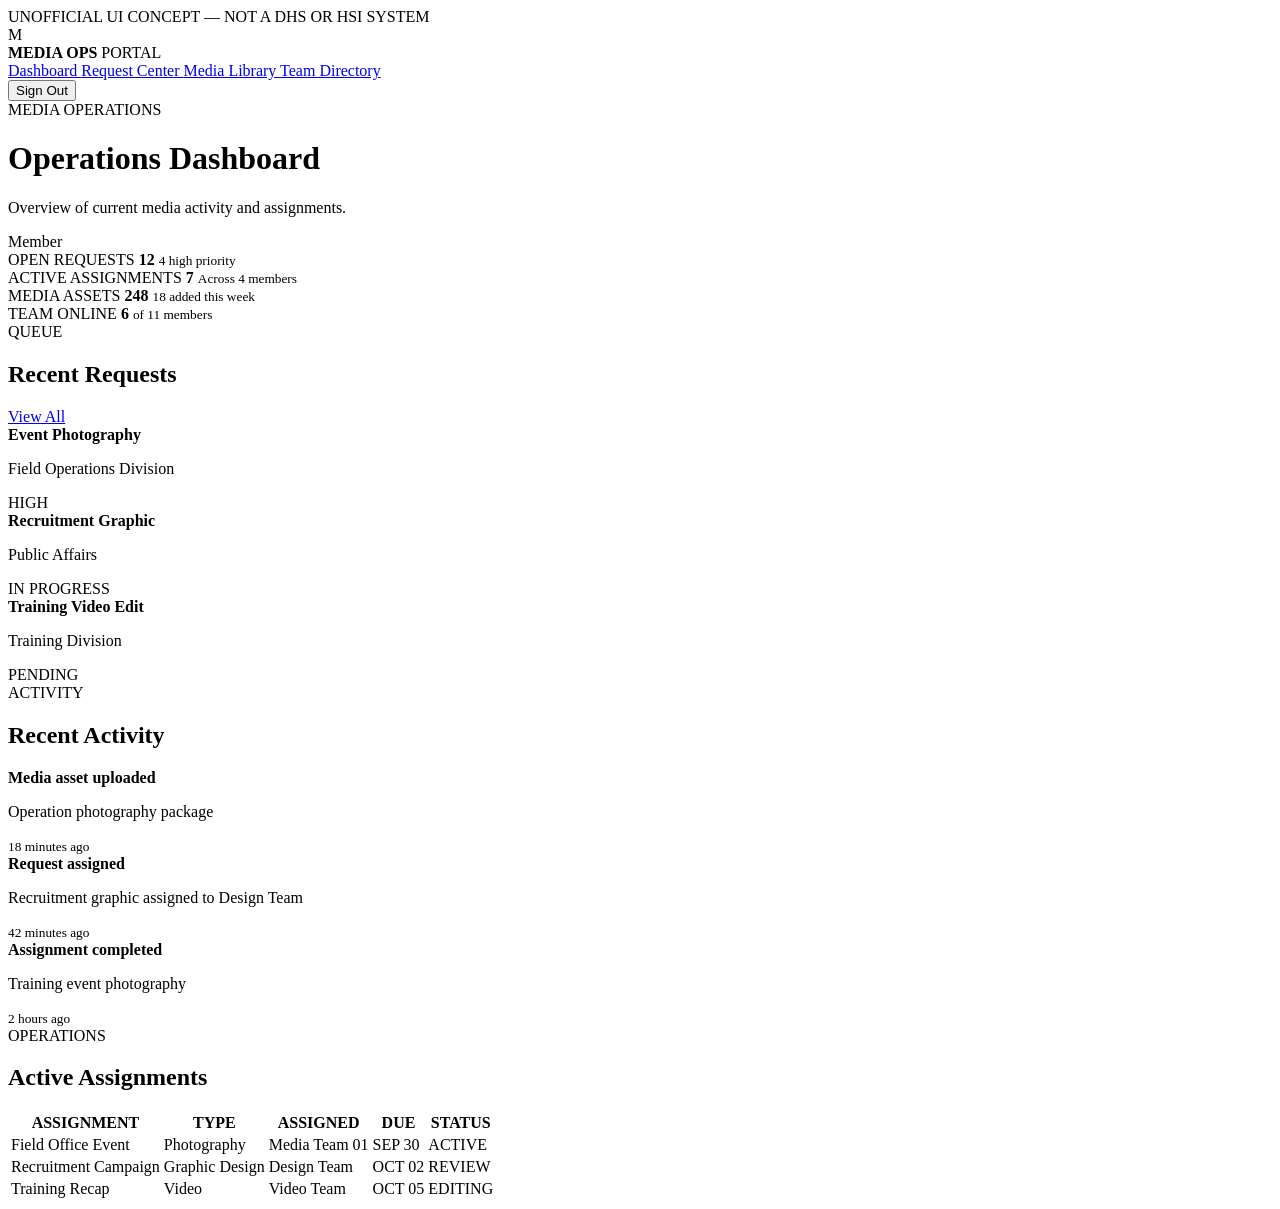
==== portal.html @ 716be2a3 "Create portal.html" ====
<!DOCTYPE html>
<html lang="en">
<head>
  <meta charset="UTF-8">
  <meta name="viewport" content="width=device-width, initial-scale=1.0">

  <title>Dashboard | Media Operations</title>

  <link rel="stylesheet" href="css/style.css">
</head>

<body class="portal-body">

<div class="concept-banner">
  UNOFFICIAL UI CONCEPT — NOT A DHS OR HSI SYSTEM
</div>

<div class="portal-layout">

  <aside class="sidebar">

    <div class="sidebar-brand">
      <div class="brand-mark small">M</div>

      <div>
        <strong>MEDIA OPS</strong>
        <span>PORTAL</span>
      </div>
    </div>

    <nav>

      <a href="portal.html" class="active">
        Dashboard
      </a>

      <a href="requests.html">
        Request Center
      </a>

      <a href="library.html">
        Media Library
      </a>

      <a href="team.html">
        Team Directory
      </a>

    </nav>

    <div class="sidebar-bottom">
      <button onclick="logout()">
        Sign Out
      </button>
    </div>

  </aside>

  <main class="portal-content">

    <header class="portal-header">

      <div>
        <span class="eyebrow">MEDIA OPERATIONS</span>

        <h1 id="welcomeText">
          Operations Dashboard
        </h1>

        <p>
          Overview of current media activity and assignments.
        </p>
      </div>

      <div class="user-chip">
        <span class="online-dot"></span>
        <span id="userName">Member</span>
      </div>

    </header>


    <section class="stats-grid">

      <article class="stat-card">
        <span>OPEN REQUESTS</span>
        <strong>12</strong>
        <small>4 high priority</small>
      </article>

      <article class="stat-card">
        <span>ACTIVE ASSIGNMENTS</span>
        <strong>7</strong>
        <small>Across 4 members</small>
      </article>

      <article class="stat-card">
        <span>MEDIA ASSETS</span>
        <strong>248</strong>
        <small>18 added this week</small>
      </article>

      <article class="stat-card">
        <span>TEAM ONLINE</span>
        <strong>6</strong>
        <small>of 11 members</small>
      </article>

    </section>


    <section class="dashboard-grid">

      <article class="panel">

        <div class="panel-heading">
          <div>
            <span class="eyebrow">QUEUE</span>
            <h2>Recent Requests</h2>
          </div>

          <a href="requests.html">
            View All
          </a>
        </div>


        <div class="request-row">

          <div>
            <strong>Event Photography</strong>
            <p>Field Operations Division</p>
          </div>

          <span class="badge urgent">
            HIGH
          </span>

        </div>


        <div class="request-row">

          <div>
            <strong>Recruitment Graphic</strong>
            <p>Public Affairs</p>
          </div>

          <span class="badge progress">
            IN PROGRESS
          </span>

        </div>


        <div class="request-row">

          <div>
            <strong>Training Video Edit</strong>
            <p>Training Division</p>
          </div>

          <span class="badge pending">
            PENDING
          </span>

        </div>

      </article>


      <article class="panel">

        <div class="panel-heading">

          <div>
            <span class="eyebrow">ACTIVITY</span>
            <h2>Recent Activity</h2>
          </div>

        </div>

        <div class="activity">
          <span></span>

          <div>
            <strong>Media asset uploaded</strong>
            <p>Operation photography package</p>
            <small>18 minutes ago</small>
          </div>
        </div>


        <div class="activity">
          <span></span>

          <div>
            <strong>Request assigned</strong>
            <p>Recruitment graphic assigned to Design Team</p>
            <small>42 minutes ago</small>
          </div>
        </div>


        <div class="activity">
          <span></span>

          <div>
            <strong>Assignment completed</strong>
            <p>Training event photography</p>
            <small>2 hours ago</small>
          </div>
        </div>

      </article>

    </section>


    <section class="panel assignments">

      <div class="panel-heading">

        <div>
          <span class="eyebrow">OPERATIONS</span>
          <h2>Active Assignments</h2>
        </div>

      </div>


      <table>

        <thead>
          <tr>
            <th>ASSIGNMENT</th>
            <th>TYPE</th>
            <th>ASSIGNED</th>
            <th>DUE</th>
            <th>STATUS</th>
          </tr>
        </thead>

        <tbody>

          <tr>
            <td>Field Office Event</td>
            <td>Photography</td>
            <td>Media Team 01</td>
            <td>SEP 30</td>
            <td>
              <span class="badge progress">
                ACTIVE
              </span>
            </td>
          </tr>

          <tr>
            <td>Recruitment Campaign</td>
            <td>Graphic Design</td>
            <td>Design Team</td>
            <td>OCT 02</td>
            <td>
              <span class="badge pending">
                REVIEW
              </span>
            </td>
          </tr>

          <tr>
            <td>Training Recap</td>
            <td>Video</td>
            <td>Video Team</td>
            <td>OCT 05</td>
            <td>
              <span class="badge progress">
                EDITING
              </span>
            </td>
          </tr>

        </tbody>

      </table>

    </section>

  </main>

</div>

<script src="js/portal.js"></script>

</body>
</html>
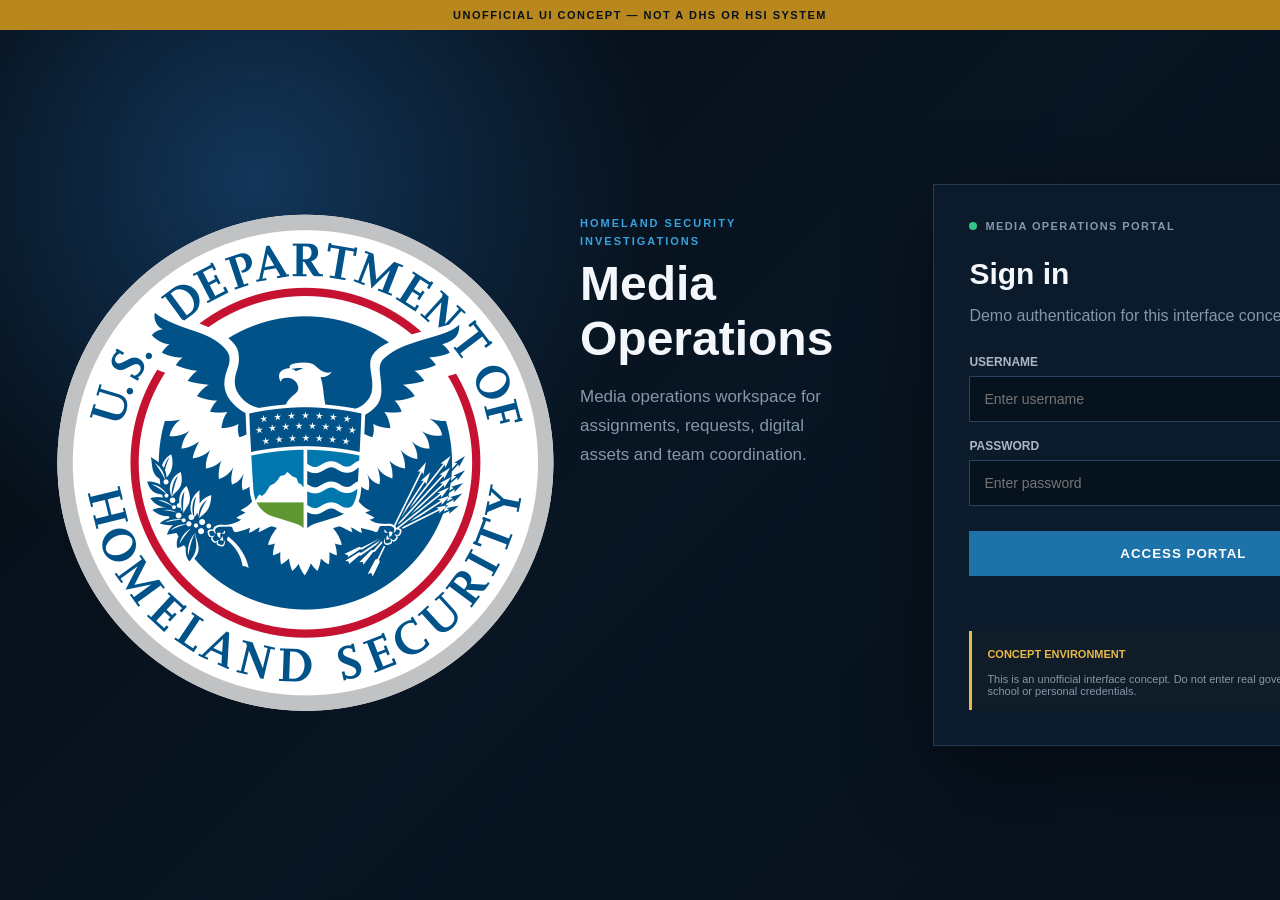
==== commit 77407a0f: "Refactor HTML structure and update content" ====
--- a/portal.html
+++ b/portal.html
@@ -1,135 +1,269 @@
 <!DOCTYPE html>
 <html lang="en">
+
 <head>
+
   <meta charset="UTF-8">
-  <meta name="viewport" content="width=device-width, initial-scale=1.0">
-
-  <title>Dashboard | Media Operations</title>
-
-  <link rel="stylesheet" href="css/style.css">
+
+  <meta
+    name="viewport"
+    content="width=device-width, initial-scale=1.0"
+  >
+
+  <title>
+    Dashboard | Media Operations
+  </title>
+
+  <link
+    rel="stylesheet"
+    href="css/style.css"
+  >
+
 </head>
 
+
 <body class="portal-body">
+
 
 <div class="concept-banner">
   UNOFFICIAL UI CONCEPT — NOT A DHS OR HSI SYSTEM
 </div>
 
+
 <div class="portal-layout">
 
+
   <aside class="sidebar">
 
+
     <div class="sidebar-brand">
-      <div class="brand-mark small">M</div>
+
+      <div class="brand-seal small">
+
+        <img
+          src="images/dhs-seal.png"
+          alt="DHS Seal"
+        >
+
+      </div>
+
 
       <div>
-        <strong>MEDIA OPS</strong>
-        <span>PORTAL</span>
+
+        <strong>
+          HSI MEDIA
+        </strong>
+
+        <span>
+          OPERATIONS
+        </span>
+
       </div>
+
     </div>
 
+
     <nav>
 
-      <a href="portal.html" class="active">
+      <a
+        href="portal.html"
+        class="active"
+      >
         Dashboard
       </a>
+
 
       <a href="requests.html">
         Request Center
       </a>
 
+
       <a href="library.html">
         Media Library
       </a>
 
+
       <a href="team.html">
         Team Directory
       </a>
 
     </nav>
 
+
     <div class="sidebar-bottom">
+
       <button onclick="logout()">
         Sign Out
       </button>
+
     </div>
 
+
   </aside>
 
+
   <main class="portal-content">
 
+
     <header class="portal-header">
 
+
       <div>
-        <span class="eyebrow">MEDIA OPERATIONS</span>
-
-        <h1 id="welcomeText">
-          Operations Dashboard
+
+        <span class="eyebrow">
+          HOMELAND SECURITY INVESTIGATIONS
+        </span>
+
+
+        <h1>
+          Media Operations Dashboard
         </h1>
 
+
         <p>
-          Overview of current media activity and assignments.
+          Current media operations,
+          assignments and requests.
         </p>
+
       </div>
 
+
       <div class="user-chip">
+
         <span class="online-dot"></span>
-        <span id="userName">Member</span>
+
+        <span id="userName">
+          Member
+        </span>
+
       </div>
 
+
     </header>
 
 
+
     <section class="stats-grid">
 
+
       <article class="stat-card">
-        <span>OPEN REQUESTS</span>
-        <strong>12</strong>
-        <small>4 high priority</small>
+
+        <span>
+          OPEN REQUESTS
+        </span>
+
+        <strong>
+          12
+        </strong>
+
+        <small>
+          4 high priority
+        </small>
+
       </article>
 
+
+
       <article class="stat-card">
-        <span>ACTIVE ASSIGNMENTS</span>
-        <strong>7</strong>
-        <small>Across 4 members</small>
+
+        <span>
+          ACTIVE ASSIGNMENTS
+        </span>
+
+        <strong>
+          7
+        </strong>
+
+        <small>
+          Across 4 members
+        </small>
+
       </article>
 
+
+
       <article class="stat-card">
-        <span>MEDIA ASSETS</span>
-        <strong>248</strong>
-        <small>18 added this week</small>
+
+        <span>
+          MEDIA ASSETS
+        </span>
+
+        <strong>
+          248
+        </strong>
+
+        <small>
+          18 added this week
+        </small>
+
       </article>
 
+
+
       <article class="stat-card">
-        <span>TEAM ONLINE</span>
-        <strong>6</strong>
-        <small>of 11 members</small>
+
+        <span>
+          TEAM ACTIVE
+        </span>
+
+        <strong>
+          6
+        </strong>
+
+        <small>
+          Media operations
+        </small>
+
       </article>
 
+
     </section>
 
 
+
     <section class="dashboard-grid">
 
+
       <article class="panel">
 
+
         <div class="panel-heading">
-          <div>
-            <span class="eyebrow">QUEUE</span>
-            <h2>Recent Requests</h2>
-          </div>
+
+
+          <div>
+
+            <span class="eyebrow">
+              REQUEST QUEUE
+            </span>
+
+            <h2>
+              Recent Requests
+            </h2>
+
+          </div>
+
 
           <a href="requests.html">
             View All
           </a>
-        </div>
+
+
+        </div>
+
 
 
         <div class="request-row">
 
           <div>
-            <strong>Event Photography</strong>
-            <p>Field Operations Division</p>
+
+            <strong>
+              Event Photography
+            </strong>
+
+            <p>
+              Field Operations
+            </p>
+
           </div>
 
           <span class="badge urgent">
@@ -139,11 +273,19 @@
         </div>
 
 
+
         <div class="request-row">
 
           <div>
-            <strong>Recruitment Graphic</strong>
-            <p>Public Affairs</p>
+
+            <strong>
+              Recruitment Graphic
+            </strong>
+
+            <p>
+              Media Operations
+            </p>
+
           </div>
 
           <span class="badge progress">
@@ -153,11 +295,19 @@
         </div>
 
 
+
         <div class="request-row">
 
           <div>
-            <strong>Training Video Edit</strong>
-            <p>Training Division</p>
+
+            <strong>
+              Training Video Edit
+            </strong>
+
+            <p>
+              Training Division
+            </p>
+
           </div>
 
           <span class="badge pending">
@@ -166,130 +316,273 @@
 
         </div>
 
+
       </article>
 
 
+
       <article class="panel">
 
+
         <div class="panel-heading">
 
           <div>
-            <span class="eyebrow">ACTIVITY</span>
-            <h2>Recent Activity</h2>
-          </div>
-
-        </div>
+
+            <span class="eyebrow">
+              ACTIVITY
+            </span>
+
+            <h2>
+              Recent Activity
+            </h2>
+
+          </div>
+
+        </div>
+
+
 
         <div class="activity">
+
           <span></span>
 
           <div>
-            <strong>Media asset uploaded</strong>
-            <p>Operation photography package</p>
-            <small>18 minutes ago</small>
-          </div>
-        </div>
+
+            <strong>
+              Media asset uploaded
+            </strong>
+
+            <p>
+              Photography package added
+            </p>
+
+            <small>
+              18 minutes ago
+            </small>
+
+          </div>
+
+        </div>
+
 
 
         <div class="activity">
+
           <span></span>
 
           <div>
-            <strong>Request assigned</strong>
-            <p>Recruitment graphic assigned to Design Team</p>
-            <small>42 minutes ago</small>
-          </div>
-        </div>
+
+            <strong>
+              Request assigned
+            </strong>
+
+            <p>
+              Recruitment graphic assigned
+            </p>
+
+            <small>
+              42 minutes ago
+            </small>
+
+          </div>
+
+        </div>
+
 
 
         <div class="activity">
+
           <span></span>
 
           <div>
-            <strong>Assignment completed</strong>
-            <p>Training event photography</p>
-            <small>2 hours ago</small>
-          </div>
-        </div>
+
+            <strong>
+              Assignment completed
+            </strong>
+
+            <p>
+              Training event photography
+            </p>
+
+            <small>
+              2 hours ago
+            </small>
+
+          </div>
+
+        </div>
+
 
       </article>
 
+
     </section>
 
 
+
     <section class="panel assignments">
 
+
       <div class="panel-heading">
 
         <div>
-          <span class="eyebrow">OPERATIONS</span>
-          <h2>Active Assignments</h2>
+
+          <span class="eyebrow">
+            OPERATIONS
+          </span>
+
+          <h2>
+            Active Assignments
+          </h2>
+
         </div>
 
       </div>
 
 
+
       <table>
 
+
         <thead>
+
           <tr>
-            <th>ASSIGNMENT</th>
-            <th>TYPE</th>
-            <th>ASSIGNED</th>
-            <th>DUE</th>
-            <th>STATUS</th>
+
+            <th>
+              ASSIGNMENT
+            </th>
+
+            <th>
+              TYPE
+            </th>
+
+            <th>
+              ASSIGNED
+            </th>
+
+            <th>
+              DUE
+            </th>
+
+            <th>
+              STATUS
+            </th>
+
           </tr>
+
         </thead>
 
+
         <tbody>
 
+
           <tr>
-            <td>Field Office Event</td>
-            <td>Photography</td>
-            <td>Media Team 01</td>
-            <td>SEP 30</td>
-            <td>
+
+            <td>
+              Field Office Event
+            </td>
+
+            <td>
+              Photography
+            </td>
+
+            <td>
+              Media Team
+            </td>
+
+            <td>
+              SEP 30
+            </td>
+
+            <td>
+
               <span class="badge progress">
                 ACTIVE
               </span>
-            </td>
+
+            </td>
+
           </tr>
 
+
+
           <tr>
-            <td>Recruitment Campaign</td>
-            <td>Graphic Design</td>
-            <td>Design Team</td>
-            <td>OCT 02</td>
-            <td>
+
+            <td>
+              Recruitment Campaign
+            </td>
+
+            <td>
+              Graphic Design
+            </td>
+
+            <td>
+              Media Team
+            </td>
+
+            <td>
+              OCT 02
+            </td>
+
+            <td>
+
               <span class="badge pending">
                 REVIEW
               </span>
-            </td>
+
+            </td>
+
           </tr>
 
+
+
           <tr>
-            <td>Training Recap</td>
-            <td>Video</td>
-            <td>Video Team</td>
-            <td>OCT 05</td>
-            <td>
+
+            <td>
+              Training Recap
+            </td>
+
+            <td>
+              Video
+            </td>
+
+            <td>
+              Media Team
+            </td>
+
+            <td>
+              OCT 05
+            </td>
+
+            <td>
+
               <span class="badge progress">
                 EDITING
               </span>
-            </td>
+
+            </td>
+
           </tr>
 
+
         </tbody>
 
+
       </table>
 
+
     </section>
 
+
   </main>
 
+
 </div>
 
+
 <script src="js/portal.js"></script>
 
+
 </body>
+
 </html>
--- a/css/style.css
+++ b/css/style.css
@@ -0,0 +1,661 @@
+* {
+    box-sizing: border-box;
+}
+
+:root {
+    --bg: #07111d;
+    --bg2: #0a1726;
+    --panel: #0d1c2c;
+    --panel2: #10243a;
+    --border: #203a53;
+
+    --blue: #1d72aa;
+    --blue2: #39a1dc;
+
+    --text: #f3f7fb;
+    --muted: #8497aa;
+
+    --green: #35c78a;
+    --yellow: #e9b949;
+    --red: #e45b5b;
+}
+
+body {
+    margin: 0;
+    font-family:
+        Inter,
+        -apple-system,
+        BlinkMacSystemFont,
+        "Segoe UI",
+        sans-serif;
+
+    background: var(--bg);
+    color: var(--text);
+}
+
+.concept-banner {
+    height: 30px;
+    background: #b8871d;
+    color: #07111d;
+
+    display: flex;
+    align-items: center;
+    justify-content: center;
+
+    font-size: 11px;
+    font-weight: 800;
+    letter-spacing: 1.5px;
+}
+
+
+/* LOGIN */
+
+.login-body {
+    min-height: 100vh;
+
+    background:
+        radial-gradient(
+            circle at 20% 20%,
+            #12365a 0,
+            transparent 32%
+        ),
+        linear-gradient(
+            135deg,
+            #050b12,
+            #081522 50%,
+            #07111d
+        );
+}
+
+.login-wrapper {
+    min-height: calc(100vh - 30px);
+
+    display: grid;
+    grid-template-columns: 1.2fr 500px;
+
+    max-width: 1250px;
+
+    margin: auto;
+    padding: 70px 40px;
+
+    align-items: center;
+    gap: 100px;
+}
+
+.login-brand {
+    display: flex;
+    gap: 25px;
+    align-items: flex-start;
+}
+
+.brand-mark {
+    width: 75px;
+    height: 75px;
+
+    border: 2px solid var(--blue2);
+
+    display: grid;
+    place-items: center;
+
+    font-size: 35px;
+    font-weight: 900;
+
+    color: var(--blue2);
+
+    background: rgba(20, 80, 120, .15);
+}
+
+.brand-mark.small {
+    width: 42px;
+    height: 42px;
+    font-size: 19px;
+}
+
+.login-brand h1 {
+    font-size: 48px;
+    margin: 7px 0 15px;
+}
+
+.login-brand p {
+    color: var(--muted);
+    font-size: 17px;
+    line-height: 1.7;
+    max-width: 550px;
+}
+
+.eyebrow {
+    color: var(--blue2);
+
+    font-size: 11px;
+    font-weight: 800;
+
+    letter-spacing: 2px;
+}
+
+.login-card {
+    background: rgba(13, 28, 44, .96);
+
+    border: 1px solid var(--border);
+
+    padding: 35px;
+
+    box-shadow:
+        0 30px 80px rgba(0, 0, 0, .45);
+}
+
+.login-card-header {
+    display: flex;
+    align-items: center;
+    gap: 8px;
+
+    color: var(--muted);
+
+    font-size: 11px;
+    font-weight: 700;
+
+    letter-spacing: 1.4px;
+}
+
+.status-dot,
+.online-dot {
+    width: 8px;
+    height: 8px;
+
+    border-radius: 50%;
+
+    background: var(--green);
+}
+
+.login-card h2 {
+    margin-bottom: 5px;
+    font-size: 30px;
+}
+
+.muted {
+    color: var(--muted);
+    margin-bottom: 30px;
+}
+
+label {
+    display: block;
+
+    margin: 17px 0 7px;
+
+    color: #aab8c5;
+
+    font-size: 12px;
+    font-weight: 700;
+}
+
+input {
+    width: 100%;
+
+    background: #07121f;
+
+    border: 1px solid #29435c;
+
+    color: white;
+
+    padding: 14px;
+
+    outline: none;
+
+    font-size: 14px;
+}
+
+input:focus {
+    border-color: var(--blue2);
+}
+
+.password-box {
+    display: flex;
+}
+
+.password-box input {
+    border-right: none;
+}
+
+.show-password {
+    background: #07121f;
+
+    color: var(--blue2);
+
+    border: 1px solid #29435c;
+    border-left: none;
+
+    padding: 0 15px;
+
+    font-size: 10px;
+    font-weight: 800;
+
+    cursor: pointer;
+}
+
+.login-button {
+    width: 100%;
+
+    margin-top: 25px;
+    padding: 15px;
+
+    border: 0;
+
+    background: var(--blue);
+
+    color: white;
+
+    font-weight: 800;
+    letter-spacing: 1px;
+
+    cursor: pointer;
+}
+
+.login-button:hover {
+    background: #2587c5;
+}
+
+.login-message {
+    min-height: 18px;
+
+    color: var(--blue2);
+
+    font-size: 12px;
+
+    text-align: center;
+}
+
+.security-note {
+    margin-top: 25px;
+
+    border-left: 3px solid var(--yellow);
+
+    background: #101c27;
+
+    padding: 13px 15px;
+}
+
+.security-note strong {
+    color: var(--yellow);
+    font-size: 11px;
+}
+
+.security-note p {
+    color: var(--muted);
+    font-size: 11px;
+    margin-bottom: 0;
+}
+
+
+/* PORTAL */
+
+.portal-layout {
+    min-height: calc(100vh - 30px);
+
+    display: grid;
+    grid-template-columns: 240px 1fr;
+}
+
+.sidebar {
+    background: #07121f;
+
+    border-right: 1px solid var(--border);
+
+    padding: 25px 15px;
+
+    display: flex;
+    flex-direction: column;
+}
+
+.sidebar-brand {
+    display: flex;
+    align-items: center;
+    gap: 12px;
+
+    padding: 0 10px 30px;
+}
+
+.sidebar-brand strong {
+    display: block;
+    font-size: 13px;
+}
+
+.sidebar-brand span {
+    color: var(--muted);
+    font-size: 10px;
+    letter-spacing: 2px;
+}
+
+.sidebar nav {
+    display: flex;
+    flex-direction: column;
+    gap: 5px;
+}
+
+.sidebar nav a {
+    color: #8ea1b4;
+
+    text-decoration: none;
+
+    padding: 12px 15px;
+
+    border-left: 2px solid transparent;
+
+    font-size: 13px;
+}
+
+.sidebar nav a:hover,
+.sidebar nav a.active {
+    color: white;
+
+    background: #0d2033;
+
+    border-left-color: var(--blue2);
+}
+
+.sidebar-bottom {
+    margin-top: auto;
+}
+
+.sidebar-bottom button {
+    width: 100%;
+
+    padding: 11px;
+
+    background: transparent;
+
+    color: var(--muted);
+
+    border: 1px solid var(--border);
+
+    cursor: pointer;
+}
+
+.portal-content {
+    padding: 40px;
+
+    background:
+        linear-gradient(
+            180deg,
+            #081522,
+            #07111d
+        );
+}
+
+.portal-header {
+    display: flex;
+
+    align-items: center;
+    justify-content: space-between;
+
+    margin-bottom: 35px;
+}
+
+.portal-header h1 {
+    margin: 5px 0;
+    font-size: 30px;
+}
+
+.portal-header p {
+    color: var(--muted);
+    margin: 0;
+}
+
+.user-chip {
+    display: flex;
+    align-items: center;
+    gap: 9px;
+
+    background: var(--panel);
+
+    border: 1px solid var(--border);
+
+    padding: 10px 15px;
+
+    font-size: 12px;
+}
+
+.stats-grid {
+    display: grid;
+
+    grid-template-columns:
+        repeat(4, minmax(160px, 1fr));
+
+    gap: 15px;
+
+    margin-bottom: 20px;
+}
+
+.stat-card,
+.panel {
+    background: var(--panel);
+
+    border: 1px solid var(--border);
+}
+
+.stat-card {
+    padding: 20px;
+}
+
+.stat-card span {
+    display: block;
+
+    color: var(--muted);
+
+    font-size: 10px;
+    font-weight: 700;
+
+    letter-spacing: 1px;
+}
+
+.stat-card strong {
+    display: block;
+
+    margin: 7px 0;
+
+    font-size: 30px;
+}
+
+.stat-card small {
+    color: #657b90;
+}
+
+.dashboard-grid {
+    display: grid;
+    grid-template-columns: 1fr 1fr;
+
+    gap: 20px;
+
+    margin-bottom: 20px;
+}
+
+.panel {
+    padding: 22px;
+}
+
+.panel-heading {
+    display: flex;
+
+    justify-content: space-between;
+    align-items: center;
+
+    margin-bottom: 20px;
+}
+
+.panel-heading h2 {
+    margin: 3px 0;
+    font-size: 18px;
+}
+
+.panel-heading a {
+    color: var(--blue2);
+    text-decoration: none;
+    font-size: 12px;
+}
+
+.request-row {
+    display: flex;
+
+    align-items: center;
+    justify-content: space-between;
+
+    padding: 15px 0;
+
+    border-bottom: 1px solid #1b3247;
+}
+
+.request-row:last-child {
+    border-bottom: 0;
+}
+
+.request-row strong {
+    font-size: 13px;
+}
+
+.request-row p {
+    color: var(--muted);
+
+    font-size: 11px;
+
+    margin: 4px 0 0;
+}
+
+.badge {
+    padding: 5px 8px;
+
+    font-size: 9px;
+    font-weight: 800;
+
+    letter-spacing: .5px;
+}
+
+.badge.urgent {
+    background: rgba(228, 91, 91, .13);
+    color: #f17878;
+}
+
+.badge.progress {
+    background: rgba(57, 161, 220, .13);
+    color: #56b5eb;
+}
+
+.badge.pending {
+    background: rgba(233, 185, 73, .13);
+    color: #e9b949;
+}
+
+.activity {
+    display: flex;
+
+    gap: 12px;
+
+    padding: 12px 0;
+
+    border-bottom: 1px solid #1b3247;
+}
+
+.activity > span {
+    width: 7px;
+    height: 7px;
+
+    margin-top: 5px;
+
+    background: var(--blue2);
+
+    border-radius: 50%;
+}
+
+.activity strong {
+    font-size: 12px;
+}
+
+.activity p {
+    color: var(--muted);
+
+    font-size: 11px;
+
+    margin: 3px 0;
+}
+
+.activity small {
+    color: #526b82;
+    font-size: 10px;
+}
+
+table {
+    width: 100%;
+
+    border-collapse: collapse;
+
+    font-size: 12px;
+}
+
+th {
+    color: var(--muted);
+
+    font-size: 9px;
+
+    letter-spacing: 1px;
+
+    text-align: left;
+
+    padding: 12px 10px;
+
+    border-bottom: 1px solid var(--border);
+}
+
+td {
+    padding: 15px 10px;
+
+    border-bottom: 1px solid #172d42;
+}
+
+
+/* MOBILE */
+
+@media (max-width: 900px) {
+
+    .login-wrapper {
+        grid-template-columns: 1fr;
+        gap: 40px;
+    }
+
+    .portal-layout {
+        grid-template-columns: 1fr;
+    }
+
+    .sidebar {
+        display: none;
+    }
+
+    .stats-grid {
+        grid-template-columns: 1fr 1fr;
+    }
+
+    .dashboard-grid {
+        grid-template-columns: 1fr;
+    }
+
+}
+
+@media (max-width: 550px) {
+
+    .login-wrapper {
+        padding: 35px 20px;
+    }
+
+    .login-brand h1 {
+        font-size: 35px;
+    }
+
+    .portal-content {
+        padding: 20px;
+    }
+
+    .stats-grid {
+        grid-template-columns: 1fr;
+    }
+
+    .assignments {
+        overflow-x: auto;
+    }
+
+}
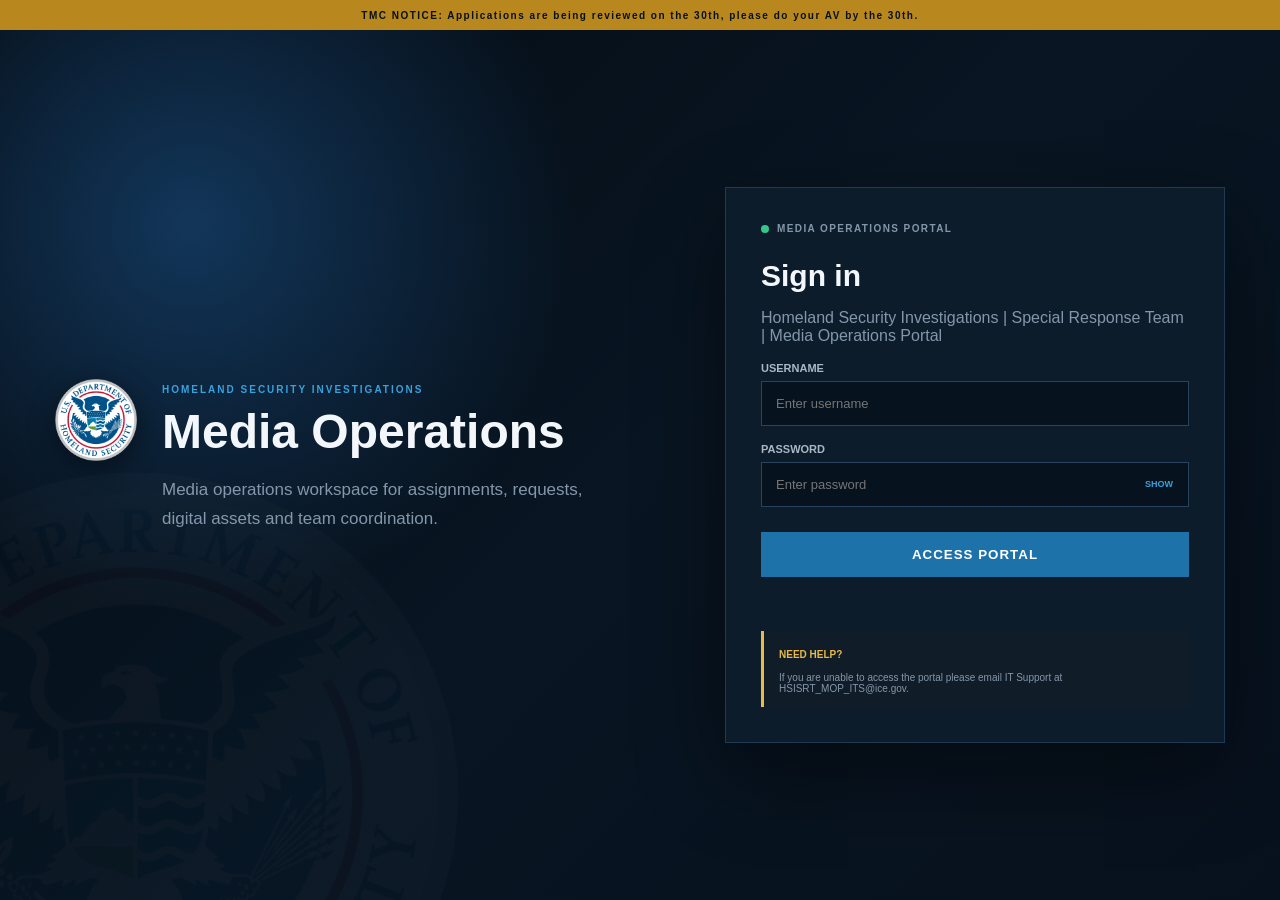
==== commit d35be0f2: "Update announcement in portal.html" ====
--- a/portal.html
+++ b/portal.html
@@ -26,7 +26,7 @@
 
 
 <div class="concept-banner">
-  UNOFFICIAL UI CONCEPT — NOT A DHS OR HSI SYSTEM
+  TMC Announcement: All Requests have been reviewed (9/29/2026)
 </div>
 
 
--- a/css/style.css
+++ b/css/style.css
@@ -3,10 +3,13 @@
 }
 
 :root {
-    --bg: #07111d;
-    --bg2: #0a1726;
+
+    --bg: #06101b;
+    --bg2: #081827;
+
     --panel: #0d1c2c;
     --panel2: #10243a;
+
     --border: #203a53;
 
     --blue: #1d72aa;
@@ -20,8 +23,11 @@
     --red: #e45b5b;
 }
 
+
 body {
+
     margin: 0;
+
     font-family:
         Inter,
         -apple-system,
@@ -30,332 +36,561 @@
         sans-serif;
 
     background: var(--bg);
+
     color: var(--text);
-}
+
+}
+
+
+/* CONCEPT WARNING */
 
 .concept-banner {
+
     height: 30px;
+
     background: #b8871d;
+
     color: #07111d;
 
     display: flex;
+
     align-items: center;
     justify-content: center;
 
-    font-size: 11px;
-    font-weight: 800;
+    font-size: 10px;
+
+    font-weight: 900;
+
     letter-spacing: 1.5px;
+
+}
+
+
+/* DHS SEALS */
+
+.brand-seal {
+
+    width: 82px;
+    height: 82px;
+
+    display: flex;
+
+    align-items: center;
+    justify-content: center;
+
+    flex-shrink: 0;
+
+}
+
+
+.brand-seal img {
+
+    width: 100%;
+    height: 100%;
+
+    object-fit: contain;
+
+    display: block;
+
+    filter:
+        drop-shadow(
+            0 7px 14px
+            rgba(0,0,0,.45)
+        );
+
+}
+
+
+.brand-seal.small {
+
+    width: 48px;
+    height: 48px;
+
+}
+
+
+.brand-seal.small img {
+
+    width: 48px;
+    height: 48px;
+
 }
 
 
 /* LOGIN */
 
 .login-body {
+
     min-height: 100vh;
 
-    background:
+    position: relative;
+
+    background:
+
         radial-gradient(
-            circle at 20% 20%,
+            circle at 15% 25%,
             #12365a 0,
-            transparent 32%
+            transparent 30%
         ),
+
         linear-gradient(
             135deg,
             #050b12,
             #081522 50%,
             #07111d
         );
-}
+
+}
+
+
+.login-body::before {
+
+    content: "";
+
+    position: fixed;
+
+    width: 650px;
+    height: 650px;
+
+    left: -190px;
+    bottom: -220px;
+
+    background-image:
+        url("../images/dhs-seal.png");
+
+    background-repeat:
+        no-repeat;
+
+    background-position:
+        center;
+
+    background-size:
+        contain;
+
+    opacity: .025;
+
+    pointer-events: none;
+
+}
+
 
 .login-wrapper {
-    min-height: calc(100vh - 30px);
+
+    min-height:
+        calc(100vh - 30px);
 
     display: grid;
-    grid-template-columns: 1.2fr 500px;
+
+    grid-template-columns:
+        1.2fr 500px;
 
     max-width: 1250px;
 
     margin: auto;
+
     padding: 70px 40px;
 
     align-items: center;
+
     gap: 100px;
-}
+
+}
+
 
 .login-brand {
-    display: flex;
+
+    display: flex;
+
     gap: 25px;
+
     align-items: flex-start;
-}
-
-.brand-mark {
-    width: 75px;
-    height: 75px;
-
-    border: 2px solid var(--blue2);
-
-    display: grid;
-    place-items: center;
-
-    font-size: 35px;
-    font-weight: 900;
+
+}
+
+
+.login-brand h1 {
+
+    font-size: 48px;
+
+    margin:
+        7px 0 15px;
+
+}
+
+
+.login-brand p {
+
+    color: var(--muted);
+
+    font-size: 17px;
+
+    line-height: 1.7;
+
+    max-width: 550px;
+
+}
+
+
+.eyebrow {
 
     color: var(--blue2);
 
-    background: rgba(20, 80, 120, .15);
-}
-
-.brand-mark.small {
-    width: 42px;
-    height: 42px;
-    font-size: 19px;
-}
-
-.login-brand h1 {
-    font-size: 48px;
-    margin: 7px 0 15px;
-}
-
-.login-brand p {
+    font-size: 10px;
+
+    font-weight: 800;
+
+    letter-spacing: 2px;
+
+}
+
+
+.login-card {
+
+    background:
+        rgba(13,28,44,.97);
+
+    border:
+        1px solid var(--border);
+
+    padding: 35px;
+
+    box-shadow:
+        0 30px 80px
+        rgba(0,0,0,.45);
+
+}
+
+
+.login-card-header {
+
+    display: flex;
+
+    align-items: center;
+
+    gap: 8px;
+
     color: var(--muted);
-    font-size: 17px;
-    line-height: 1.7;
-    max-width: 550px;
-}
-
-.eyebrow {
-    color: var(--blue2);
-
-    font-size: 11px;
-    font-weight: 800;
-
-    letter-spacing: 2px;
-}
-
-.login-card {
-    background: rgba(13, 28, 44, .96);
-
-    border: 1px solid var(--border);
-
-    padding: 35px;
-
-    box-shadow:
-        0 30px 80px rgba(0, 0, 0, .45);
-}
-
-.login-card-header {
-    display: flex;
-    align-items: center;
-    gap: 8px;
-
-    color: var(--muted);
-
-    font-size: 11px;
+
+    font-size: 10px;
+
     font-weight: 700;
 
     letter-spacing: 1.4px;
-}
+
+}
+
 
 .status-dot,
 .online-dot {
+
     width: 8px;
     height: 8px;
 
     border-radius: 50%;
 
     background: var(--green);
-}
+
+}
+
 
 .login-card h2 {
+
     margin-bottom: 5px;
+
     font-size: 30px;
-}
+
+}
+
 
 .muted {
+
     color: var(--muted);
-    margin-bottom: 30px;
-}
+
+}
+
 
 label {
+
     display: block;
 
-    margin: 17px 0 7px;
+    margin:
+        17px 0 7px;
 
     color: #aab8c5;
 
+    font-size: 11px;
+
+    font-weight: 700;
+
+}
+
+
+input {
+
+    width: 100%;
+
+    background: #07121f;
+
+    border:
+        1px solid #29435c;
+
+    color: white;
+
+    padding: 14px;
+
+    outline: none;
+
+    font-size: 13px;
+
+}
+
+
+input:focus {
+
+    border-color:
+        var(--blue2);
+
+}
+
+
+.password-box {
+
+    display: flex;
+
+}
+
+
+.password-box input {
+
+    border-right: none;
+
+}
+
+
+.show-password {
+
+    background: #07121f;
+
+    color: var(--blue2);
+
+    border:
+        1px solid #29435c;
+
+    border-left: none;
+
+    padding:
+        0 15px;
+
+    font-size: 9px;
+
+    font-weight: 800;
+
+    cursor: pointer;
+
+}
+
+
+.login-button {
+
+    width: 100%;
+
+    margin-top: 25px;
+
+    padding: 15px;
+
+    border: 0;
+
+    background:
+        var(--blue);
+
+    color: white;
+
+    font-weight: 800;
+
+    letter-spacing: 1px;
+
+    cursor: pointer;
+
+}
+
+
+.login-button:hover {
+
+    background:
+        #2587c5;
+
+}
+
+
+.login-message {
+
+    min-height: 18px;
+
+    color: var(--blue2);
+
+    font-size: 11px;
+
+    text-align: center;
+
+}
+
+
+.security-note {
+
+    margin-top: 25px;
+
+    border-left:
+        3px solid var(--yellow);
+
+    background:
+        #101c27;
+
+    padding:
+        13px 15px;
+
+}
+
+
+.security-note strong {
+
+    color:
+        var(--yellow);
+
+    font-size: 10px;
+
+}
+
+
+.security-note p {
+
+    color:
+        var(--muted);
+
+    font-size: 10px;
+
+    margin-bottom: 0;
+
+}
+
+
+/* PORTAL */
+
+.portal-layout {
+
+    min-height:
+        calc(100vh - 30px);
+
+    display: grid;
+
+    grid-template-columns:
+        245px 1fr;
+
+}
+
+
+.sidebar {
+
+    background:
+        #07121f;
+
+    border-right:
+        1px solid var(--border);
+
+    padding:
+        25px 15px;
+
+    display: flex;
+
+    flex-direction: column;
+
+}
+
+
+.sidebar-brand {
+
+    display: flex;
+
+    align-items: center;
+
+    gap: 12px;
+
+    padding:
+        0 10px 30px;
+
+}
+
+
+.sidebar-brand strong {
+
+    display: block;
+
     font-size: 12px;
-    font-weight: 700;
-}
-
-input {
-    width: 100%;
-
-    background: #07121f;
-
-    border: 1px solid #29435c;
-
-    color: white;
-
-    padding: 14px;
-
-    outline: none;
-
-    font-size: 14px;
-}
-
-input:focus {
-    border-color: var(--blue2);
-}
-
-.password-box {
-    display: flex;
-}
-
-.password-box input {
-    border-right: none;
-}
-
-.show-password {
-    background: #07121f;
-
-    color: var(--blue2);
-
-    border: 1px solid #29435c;
-    border-left: none;
-
-    padding: 0 15px;
-
-    font-size: 10px;
-    font-weight: 800;
-
-    cursor: pointer;
-}
-
-.login-button {
-    width: 100%;
-
-    margin-top: 25px;
-    padding: 15px;
-
-    border: 0;
-
-    background: var(--blue);
-
-    color: white;
-
-    font-weight: 800;
-    letter-spacing: 1px;
-
-    cursor: pointer;
-}
-
-.login-button:hover {
-    background: #2587c5;
-}
-
-.login-message {
-    min-height: 18px;
-
-    color: var(--blue2);
+
+}
+
+
+.sidebar-brand span {
+
+    color: var(--muted);
+
+    font-size: 9px;
+
+    letter-spacing: 2px;
+
+}
+
+
+.sidebar nav {
+
+    display: flex;
+
+    flex-direction: column;
+
+    gap: 5px;
+
+}
+
+
+.sidebar nav a {
+
+    color: #8ea1b4;
+
+    text-decoration: none;
+
+    padding:
+        12px 15px;
+
+    border-left:
+        2px solid transparent;
 
     font-size: 12px;
 
-    text-align: center;
-}
-
-.security-note {
-    margin-top: 25px;
-
-    border-left: 3px solid var(--yellow);
-
-    background: #101c27;
-
-    padding: 13px 15px;
-}
-
-.security-note strong {
-    color: var(--yellow);
-    font-size: 11px;
-}
-
-.security-note p {
-    color: var(--muted);
-    font-size: 11px;
-    margin-bottom: 0;
-}
-
-
-/* PORTAL */
-
-.portal-layout {
-    min-height: calc(100vh - 30px);
-
-    display: grid;
-    grid-template-columns: 240px 1fr;
-}
-
-.sidebar {
-    background: #07121f;
-
-    border-right: 1px solid var(--border);
-
-    padding: 25px 15px;
-
-    display: flex;
-    flex-direction: column;
-}
-
-.sidebar-brand {
-    display: flex;
-    align-items: center;
-    gap: 12px;
-
-    padding: 0 10px 30px;
-}
-
-.sidebar-brand strong {
-    display: block;
-    font-size: 13px;
-}
-
-.sidebar-brand span {
-    color: var(--muted);
-    font-size: 10px;
-    letter-spacing: 2px;
-}
-
-.sidebar nav {
-    display: flex;
-    flex-direction: column;
-    gap: 5px;
-}
-
-.sidebar nav a {
-    color: #8ea1b4;
-
-    text-decoration: none;
-
-    padding: 12px 15px;
-
-    border-left: 2px solid transparent;
-
-    font-size: 13px;
-}
+}
+
 
 .sidebar nav a:hover,
 .sidebar nav a.active {
+
     color: white;
 
-    background: #0d2033;
-
-    border-left-color: var(--blue2);
-}
+    background:
+        #0d2033;
+
+    border-left-color:
+        var(--blue2);
+
+}
+
 
 .sidebar-bottom {
+
     margin-top: auto;
-}
+
+}
+
 
 .sidebar-bottom button {
+
     width: 100%;
 
     padding: 11px;
@@ -364,298 +599,775 @@
 
     color: var(--muted);
 
-    border: 1px solid var(--border);
+    border:
+        1px solid var(--border);
 
     cursor: pointer;
-}
+
+}
+
 
 .portal-content {
+
     padding: 40px;
 
     background:
+
+        radial-gradient(
+            circle at 80% 0,
+            rgba(24,76,115,.18),
+            transparent 30%
+        ),
+
         linear-gradient(
             180deg,
             #081522,
             #07111d
         );
-}
+
+}
+
 
 .portal-header {
+
     display: flex;
 
     align-items: center;
-    justify-content: space-between;
+
+    justify-content:
+        space-between;
 
     margin-bottom: 35px;
-}
+
+}
+
 
 .portal-header h1 {
-    margin: 5px 0;
+
+    margin:
+        5px 0;
+
     font-size: 30px;
-}
+
+}
+
 
 .portal-header p {
+
     color: var(--muted);
+
     margin: 0;
-}
+
+}
+
 
 .user-chip {
-    display: flex;
+
+    display: flex;
+
     align-items: center;
+
     gap: 9px;
 
-    background: var(--panel);
-
-    border: 1px solid var(--border);
-
-    padding: 10px 15px;
-
-    font-size: 12px;
-}
+    background:
+        var(--panel);
+
+    border:
+        1px solid var(--border);
+
+    padding:
+        10px 15px;
+
+    font-size: 11px;
+
+}
+
 
 .stats-grid {
+
     display: grid;
 
     grid-template-columns:
-        repeat(4, minmax(160px, 1fr));
+        repeat(
+            4,
+            minmax(160px,1fr)
+        );
 
     gap: 15px;
 
     margin-bottom: 20px;
-}
+
+}
+
 
 .stat-card,
 .panel {
-    background: var(--panel);
-
-    border: 1px solid var(--border);
-}
+
+    background:
+        var(--panel);
+
+    border:
+        1px solid var(--border);
+
+}
+
 
 .stat-card {
+
     padding: 20px;
-}
+
+}
+
 
 .stat-card span {
+
     display: block;
 
     color: var(--muted);
 
+    font-size: 9px;
+
+    font-weight: 700;
+
+    letter-spacing: 1px;
+
+}
+
+
+.stat-card strong {
+
+    display: block;
+
+    margin:
+        7px 0;
+
+    font-size: 30px;
+
+}
+
+
+.stat-card small {
+
+    color: #657b90;
+
+}
+
+
+.dashboard-grid {
+
+    display: grid;
+
+    grid-template-columns:
+        1fr 1fr;
+
+    gap: 20px;
+
+    margin-bottom: 20px;
+
+}
+
+
+.panel {
+
+    padding: 22px;
+
+}
+
+
+.panel-heading {
+
+    display: flex;
+
+    justify-content:
+        space-between;
+
+    align-items: center;
+
+    margin-bottom: 20px;
+
+}
+
+
+.panel-heading h2 {
+
+    margin:
+        3px 0;
+
+    font-size: 18px;
+
+}
+
+
+.panel-heading a {
+
+    color:
+        var(--blue2);
+
+    text-decoration: none;
+
+    font-size: 11px;
+
+}
+
+
+.request-row {
+
+    display: flex;
+
+    align-items: center;
+
+    justify-content:
+        space-between;
+
+    padding:
+        15px 0;
+
+    border-bottom:
+        1px solid #1b3247;
+
+}
+
+
+.request-row:last-child {
+
+    border-bottom: 0;
+
+}
+
+
+.request-row strong {
+
+    font-size: 12px;
+
+}
+
+
+.request-row p {
+
+    color: var(--muted);
+
     font-size: 10px;
-    font-weight: 700;
-
-    letter-spacing: 1px;
-}
-
-.stat-card strong {
-    display: block;
-
-    margin: 7px 0;
-
-    font-size: 30px;
-}
-
-.stat-card small {
-    color: #657b90;
-}
-
-.dashboard-grid {
-    display: grid;
-    grid-template-columns: 1fr 1fr;
-
-    gap: 20px;
-
-    margin-bottom: 20px;
-}
-
-.panel {
-    padding: 22px;
-}
-
-.panel-heading {
-    display: flex;
-
-    justify-content: space-between;
-    align-items: center;
-
-    margin-bottom: 20px;
-}
-
-.panel-heading h2 {
-    margin: 3px 0;
-    font-size: 18px;
-}
-
-.panel-heading a {
-    color: var(--blue2);
-    text-decoration: none;
-    font-size: 12px;
-}
-
-.request-row {
-    display: flex;
-
-    align-items: center;
-    justify-content: space-between;
-
-    padding: 15px 0;
-
-    border-bottom: 1px solid #1b3247;
-}
-
-.request-row:last-child {
-    border-bottom: 0;
-}
-
-.request-row strong {
-    font-size: 13px;
-}
-
-.request-row p {
-    color: var(--muted);
-
-    font-size: 11px;
-
-    margin: 4px 0 0;
-}
+
+    margin:
+        4px 0 0;
+
+}
+
 
 .badge {
-    padding: 5px 8px;
-
-    font-size: 9px;
+
+    padding:
+        5px 8px;
+
+    font-size: 8px;
+
     font-weight: 800;
 
     letter-spacing: .5px;
-}
+
+}
+
 
 .badge.urgent {
-    background: rgba(228, 91, 91, .13);
+
+    background:
+        rgba(228,91,91,.13);
+
     color: #f17878;
-}
+
+}
+
 
 .badge.progress {
-    background: rgba(57, 161, 220, .13);
+
+    background:
+        rgba(57,161,220,.13);
+
     color: #56b5eb;
-}
+
+}
+
 
 .badge.pending {
-    background: rgba(233, 185, 73, .13);
+
+    background:
+        rgba(233,185,73,.13);
+
     color: #e9b949;
-}
+
+}
+
 
 .activity {
+
     display: flex;
 
     gap: 12px;
 
-    padding: 12px 0;
-
-    border-bottom: 1px solid #1b3247;
-}
+    padding:
+        12px 0;
+
+    border-bottom:
+        1px solid #1b3247;
+
+}
+
 
 .activity > span {
+
     width: 7px;
     height: 7px;
 
     margin-top: 5px;
 
-    background: var(--blue2);
+    background:
+        var(--blue2);
 
     border-radius: 50%;
-}
+
+}
+
 
 .activity strong {
-    font-size: 12px;
-}
+
+    font-size: 11px;
+
+}
+
 
 .activity p {
+
     color: var(--muted);
 
+    font-size: 10px;
+
+    margin:
+        3px 0;
+
+}
+
+
+.activity small {
+
+    color: #526b82;
+
+    font-size: 9px;
+
+}
+
+
+table {
+
+    width: 100%;
+
+    border-collapse:
+        collapse;
+
     font-size: 11px;
 
-    margin: 3px 0;
-}
-
-.activity small {
-    color: #526b82;
+}
+
+
+th {
+
+    color: var(--muted);
+
+    font-size: 8px;
+
+    letter-spacing: 1px;
+
+    text-align: left;
+
+    padding:
+        12px 10px;
+
+    border-bottom:
+        1px solid var(--border);
+
+}
+
+
+td {
+
+    padding:
+        15px 10px;
+
+    border-bottom:
+        1px solid #172d42;
+
+}
+
+
+/* DIRECTORY */
+
+.directory-toolbar {
+
+    margin-bottom: 25px;
+
+}
+
+
+.directory-search {
+
+    max-width: 420px;
+
+}
+
+
+.directory-section {
+
+    margin-bottom: 35px;
+
+}
+
+
+.section-title {
+
+    display: flex;
+
+    align-items: center;
+
+    gap: 12px;
+
+    margin-bottom: 15px;
+
+    color: #8497aa;
+
     font-size: 10px;
-}
-
-table {
-    width: 100%;
-
-    border-collapse: collapse;
-
-    font-size: 12px;
-}
-
-th {
-    color: var(--muted);
-
-    font-size: 9px;
+
+    font-weight: 800;
+
+    letter-spacing: 1.5px;
+
+}
+
+
+.section-title::after {
+
+    content: "";
+
+    flex: 1;
+
+    height: 1px;
+
+    background:
+        var(--border);
+
+}
+
+
+.team-grid {
+
+    display: grid;
+
+    grid-template-columns:
+        repeat(
+            auto-fill,
+            minmax(270px,1fr)
+        );
+
+    gap: 15px;
+
+}
+
+
+.member-card {
+
+    position: relative;
+
+    background:
+        var(--panel);
+
+    border:
+        1px solid var(--border);
+
+    padding: 20px;
+
+    transition: .15s;
+
+}
+
+
+.member-card:hover {
+
+    border-color:
+        var(--blue2);
+
+    transform:
+        translateY(-2px);
+
+}
+
+
+.member-top {
+
+    display: flex;
+
+    align-items: center;
+
+    gap: 14px;
+
+    margin-bottom: 18px;
+
+}
+
+
+.member-avatar {
+
+    width: 48px;
+    height: 48px;
+
+    display: grid;
+
+    place-items: center;
+
+    background:
+        #102b43;
+
+    border:
+        1px solid #28506e;
+
+    color:
+        var(--blue2);
+
+    font-size: 14px;
+
+    font-weight: 800;
+
+}
+
+
+.member-name {
+
+    font-size: 14px;
+
+    font-weight: 700;
+
+}
+
+
+.member-id {
+
+    color: #60798f;
+
+    font-size: 8px;
+
+    margin-top: 4px;
 
     letter-spacing: 1px;
 
-    text-align: left;
-
-    padding: 12px 10px;
-
-    border-bottom: 1px solid var(--border);
-}
-
-td {
-    padding: 15px 10px;
-
-    border-bottom: 1px solid #172d42;
+}
+
+
+.member-role {
+
+    min-height: 43px;
+
+    color: #a7b7c5;
+
+    font-size: 10px;
+
+    font-weight: 700;
+
+    line-height: 1.5;
+
+}
+
+
+.member-bottom {
+
+    display: flex;
+
+    justify-content:
+        space-between;
+
+    align-items: center;
+
+    margin-top: 18px;
+
+    padding-top: 14px;
+
+    border-top:
+        1px solid #1b3247;
+
+}
+
+
+.personnel-type {
+
+    padding:
+        5px 7px;
+
+    font-size: 7px;
+
+    font-weight: 800;
+
+    letter-spacing: .8px;
+
+}
+
+
+.personnel-type.intern {
+
+    color: #e9b949;
+
+    background:
+        rgba(233,185,73,.12);
+
+}
+
+
+.personnel-type.employee {
+
+    color: #56b5eb;
+
+    background:
+        rgba(57,161,220,.12);
+
+}
+
+
+.availability {
+
+    display: flex;
+
+    align-items: center;
+
+    gap: 6px;
+
+    color: #8497aa;
+
+    font-size: 8px;
+
+}
+
+
+.availability-dot {
+
+    width: 6px;
+    height: 6px;
+
+    border-radius: 50%;
+
+    background:
+        var(--green);
+
+}
+
+
+.empty-results {
+
+    display: none;
+
+    padding: 40px;
+
+    border:
+        1px solid var(--border);
+
+    color:
+        var(--muted);
+
+    text-align: center;
+
 }
 
 
 /* MOBILE */
 
-@media (max-width: 900px) {
+@media(max-width:900px) {
 
     .login-wrapper {
-        grid-template-columns: 1fr;
+
+        grid-template-columns:
+            1fr;
+
         gap: 40px;
+
     }
 
+
     .portal-layout {
-        grid-template-columns: 1fr;
+
+        grid-template-columns:
+            1fr;
+
     }
 
+
     .sidebar {
+
         display: none;
+
     }
 
+
     .stats-grid {
-        grid-template-columns: 1fr 1fr;
+
+        grid-template-columns:
+            1fr 1fr;
+
     }
 
+
     .dashboard-grid {
-        grid-template-columns: 1fr;
+
+        grid-template-columns:
+            1fr;
+
     }
 
 }
 
-@media (max-width: 550px) {
+
+@media(max-width:550px) {
 
     .login-wrapper {
-        padding: 35px 20px;
+
+        padding:
+            35px 20px;
+
     }
 
+
     .login-brand h1 {
+
         font-size: 35px;
+
     }
 
+
     .portal-content {
+
         padding: 20px;
+
     }
 
+
     .stats-grid {
-        grid-template-columns: 1fr;
+
+        grid-template-columns:
+            1fr;
+
     }
 
+
     .assignments {
+
         overflow-x: auto;
+
     }
 
-}
+
+    .portal-header {
+
+        align-items:
+            flex-start;
+
+        gap: 20px;
+
+        flex-direction:
+            column;
+
+    }
+
+}
